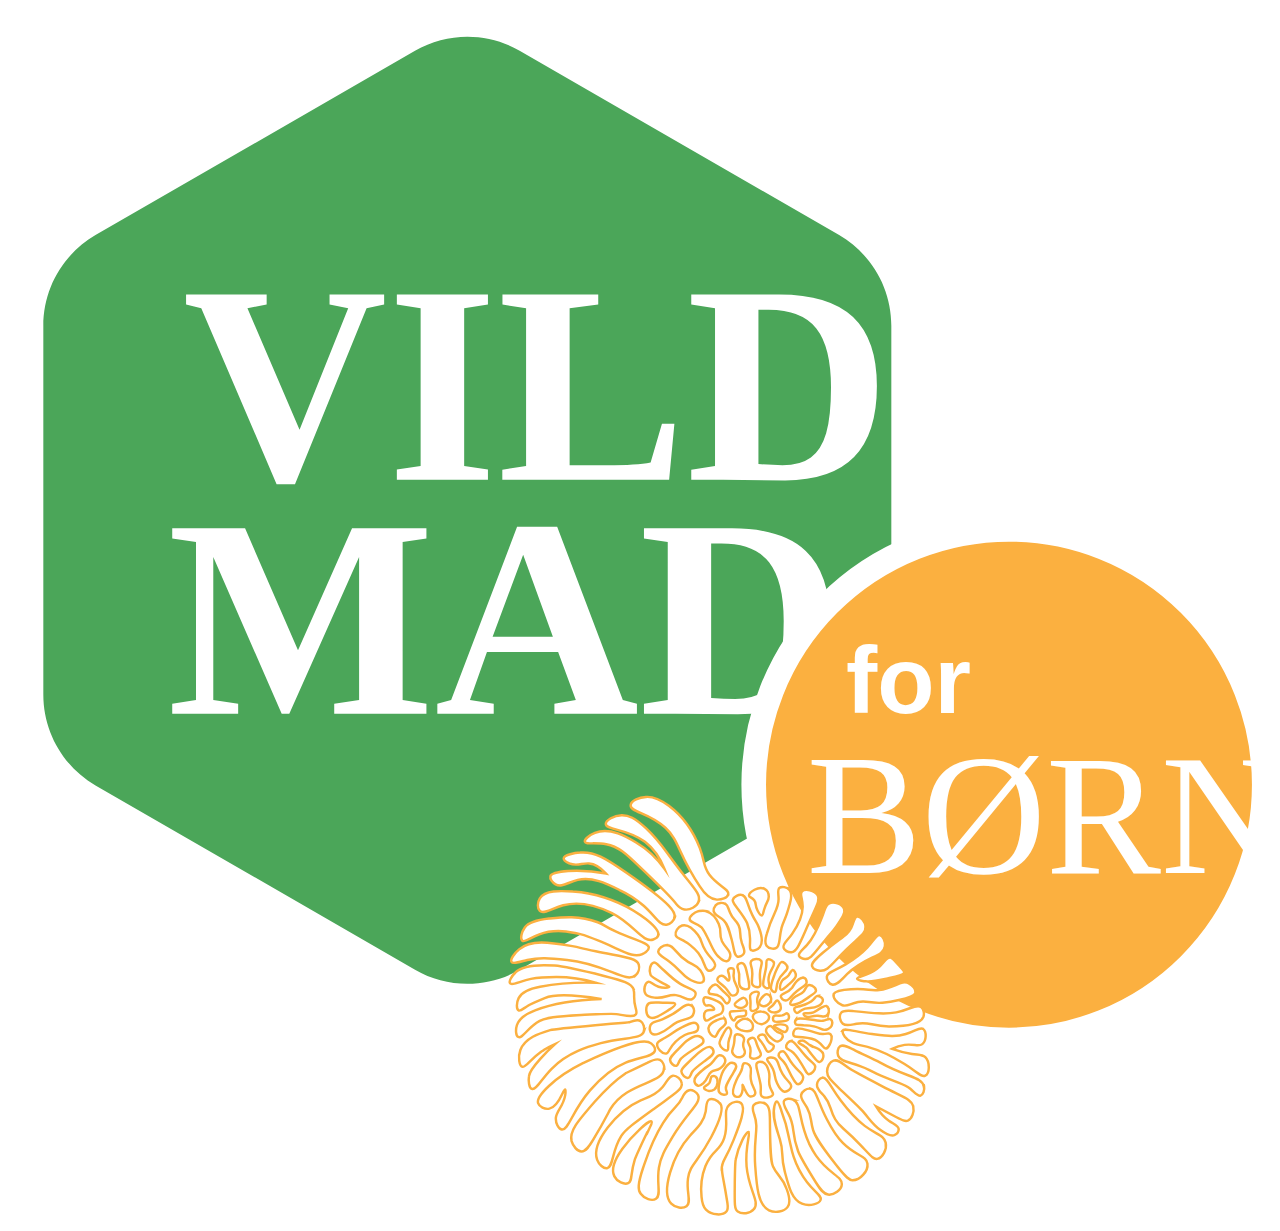
==== html/index.html @ bb9561fd "forside" ====
<!DOCTYPE html>
<html lang="da">

<head>
    <meta charset="UTF-8">
    <meta http-equiv="X-UA-Compatible" content="IE=edge">
    <meta name="viewport" content="width=device-width, initial-scale=1.0">
    <link rel="preconnect" href="https://fonts.googleapis.com">
    <link rel="preconnect" href="https://fonts.gstatic.com" crossorigin>
    <link
        href="https://fonts.googleapis.com/css2?family=Corinthia:wght@700&family=Cutive+Mono&family=Lobster+Two:wght@700&family=Raleway&display=swap"
        rel="stylesheet">
    <title>Forside med logo</title>
    <link rel="stylesheet" href="/css/style.css">
    <link rel="stylesheet" href="/css/layout.css">
</head>

<body class="forside_bg_m_logo">
    <a href="forside.html"><img id="logoani" class="fade_in" src="/billeder/vildmad_b.svg" alt="logo"></a>
</body>

</html>
---- css/style.css ----
* {
  margin: 0;
  padding: 0;
}
body {
  margin: 0;
  display: flex;
  flex-direction: column;
  min-height: 100vh;
}

img {
  width: 100%;
  height: auto;
  display: block;
}
main {
  max-width: 1200px;
  margin: 0 auto;
  flex-grow: 1;
  display: flex;
  flex-wrap: wrap;
}

/*************** FONT *****************/
h1 {
  font-family: "Lobster Two", cursive;
  font-family: "Lobster Two", cursive;
}
h2 {
  font-family: "Raleway", sans-serif;
  font-family: "Raleway", sans-serif;
}

p {
  font-family: "Raleway", sans-serif;
  font-family: "Raleway", sans-serif;
}
a {
  font-family: "Raleway", sans-serif;
  font-family: "Raleway", sans-serif;
}

.overskrift_underside {
  text-align: center;
  font-size: 3rem;
  color: white;
}
@media screen and (min-width: 900px) {
  .overskrift_underside {
    display: none;
  }
}
/*********** HEADER **************/
.banner {
  background: #8bb3e5;
  background: #8bb3e5;
  padding: 0.5rem;
  padding-right: 5rem;
  display: flex;
  flex-wrap: wrap;
  justify-content: space-between;
  align-items: center;
  gap: 20px 20px;
}
@media (max-width: 700px) {
  .banner {
    background: #eec2ae;
    background: #eec2ae;
    padding: 0.5rem;
    padding-right: 5rem;
    display: flex;
    flex-wrap: wrap;
    justify-content: space-between;
    align-items: center;
    gap: 20px 20px;
  }
}
.logo img {
  height: 70px;
  width: auto;
  margin-left: 10%;
  margin-top: 2%;
}

.main-menu ul {
  list-style: none;
  padding: 0;

  display: flex;
  gap: 55px;
}
.main-menu a {
  font-size: 1.3rem;
}

/*********** burgermenu **********/
.toggle-btn {
  background: transparent;
  min-width: 44px;
  min-height: 44px;
  font-size: 1.1rem;
  font-weight: 900;
  padding: 4%;
  cursor: pointer;

  display: none;
}
.toggle-btn:hover {
  scale: 1.2;
}
a {
  color: rgb(255, 255, 255);
  text-decoration: none;
  font-size: 1.2rem;
  font-weight: 900;
}
a:hover {
  color: #fae156;
}

@media (max-width: 700px) {
  .logo img {
    height: 50px;
    width: auto;
    margin-left: 10%;
    margin-top: 2%;
  }
  .toggle-btn {
    display: block;
  }

  .main-menu {
    display: contents;
  }

  .main-menu ul {
    display: none;
  }
  a:hover {
    font-weight: bold;
  }

  .main-menu.shown ul {
    border-top: 1px solid #7e1616;
    padding-top: 1rem;
    display: flex;
    flex: 1 1 100%;
    flex-flow: column;
    align-items: flex-end;
  }
}

footer {
  position: fixed; /* or position: absolute; */
  bottom: 0;
  width: 100%;
  background-color: #ffe0a5;
  color: #000000;
  text-align: center;
  padding: 2px;
}

/************** billeder ************/
@media screen and (min-width: 700px) {
  .efteraar_img {
    background-image: url(/billeder/efterår.webp);
    background-size: cover;
    background-repeat: no-repeat;
  }
  .foraar_img {
    background-image: url(/billeder/forår.webp);
    background-size: cover;
    background-repeat: no-repeat;
  }

  .sommer_img {
    background-image: url(/billeder/sommer.webp);
    background-size: cover;
    background-repeat: no-repeat;
  }
  .vinter_img {
    background-image: url(/billeder/vinter.webp);
    background-size: cover;
    background-repeat: no-repeat;
  }
}
/************** Forside ***************/

/******** MOBIL *****/

.forside_bg {
  background-image: url(/billeder/mobil_bg.png);
  background-size: cover;
  background-repeat: no-repeat;
  min-height: 100vh;
}
.forside a {
  background-color: rgba(255, 255, 255, 0.87);
  padding: 1.5%;
  border-radius: 50%;
  border: solid rgb(255, 255, 255) 5px;
  color: gray;
  font-weight: bolder;
  font-size: 1rem;
  box-shadow: 2px 2px 4px rgba(0, 0, 0, 0.5);
}
.forside a:hover {
  font-size: 1.1rem;
  color: rgb(41, 178, 212);
}
.forside h2 {
  margin-bottom: 2%;
  font-size: 4rem;
  color: rgb(255, 255, 255);
  text-shadow: 2px 2px 4px rgba(0, 0, 0, 0.5);
}

/*** DESKTOP ***/
@media screen and (min-width: 700px) {
  .forside_bg {
    background-image: url(/billeder/sommer.webp);
    background-size: cover;
    background-repeat: no-repeat;
  }

  .forside h2 {
    margin-bottom: 2%;
    font-size: 7rem;
    color: rgb(255, 255, 255);
    text-shadow: 2px 2px 4px rgba(0, 0, 0, 0.5);
  }
  .forside a {
    background-color: rgba(255, 255, 255, 0.87);
    padding: 1.5%;
    border-radius: 50%;
    border: solid white 5px;
    color: gray;
    font-weight: bolder;
    font-size: 2rem;
    margin-bottom: 1%;
    margin-top: 5%;
  }
  .forside a:hover {
    font-size: 2.1rem;
    color: #8bb3e5;
  }
}

/********************** plantesiden ******************/
.plantefoto1 {
  width: 35%;
  height: 35%;
  border-radius: 100%;
  margin-top: 10%;
  margin-left: 30%;
}
.opskriftfoto {
  width: 80%;
  height: 60%;
  border-radius: 40%;
}
#margin_plante {
  max-width: 100%;
  margin: 0;
}

/******** breadcrumbs *********/

.breadcrumbs {
  font-size: 0.8rem;
  list-style-type: none;
  display: flex;
  align-items: flex-start;
  gap: 5px;
}
li {
  display: flex;
  flex-direction: row;
  flex-flow: column;
  text-shadow: 2px 2px 4px rgba(0, 0, 0, 0.5);
}

/********** Bobler ********/

.grid_elements {
  display: grid;
  gap: 50px;
  margin: 50px;
}
#plante_sprite1 img {
  border-radius: 100%;
  width: 100%;
  height: 100%;
}
#plante_sprite2 img {
  border-radius: 100%;
  width: 100%;
  height: 100%;
}
#plante_sprite3 img {
  border-radius: 100%;
  width: 100%;
  height: 100%;
}
#plante_sprite4 img {
  border-radius: 100%;
  width: 100%;
  height: 100%;
}
#plante_sprite5 img {
  border-radius: 100%;
  width: 100%;
  height: 100%;
}
#plante_sprite6 img {
  border-radius: 100%;
  width: 100%;
  height: 100%;
}

.vinter_img {
  background-color: #abc9c1ba;
}
.foraar_img {
  background-color: #c4cfa0d6;
}
.efteraar_img {
  background-color: #e381548a;
}
.sommer_img {
  background-color: #ffeab4;
}

@media screen and (min-width: 900px) {
  #sreen {
    width: 100%;
    aspect-ratio: 16/9;
    position: relative;
  }
  #plante_elemets {
    width: 100%;
    height: 100%;
    position: relative;
    top: 0;
    left: 0;
  }

  #plante_container1 {
    position: absolute;
    width: 7%;
    aspect-ratio: 4/4;
    top: 69%;
    left: 85%;
    transition: transform 0.2s ease-in-out;
  }

  #plante_sprite1 {
    width: 100%;
    height: 100%;
    border-radius: 100%;
    cursor: pointer;
    overflow: hidden;
    position: relative;
  }

  #plante_container1:hover {
    transform: translateY(-10px);
    animation: bounce 0.5s ease infinite;
  }

  @keyframes bounce {
    0%,
    100% {
      transform: translateY(0);
    }
    50% {
      transform: translateY(-20px);
    }
  }

  #plante_container2 {
    position: absolute;
    width: 7%;
    aspect-ratio: 4/4;
    top: 79%;
    left: 70%;
    transition: transform 0.2s ease-in-out;
  }
  #plante_sprite2 {
    width: 100%;
    height: 100%;
    border-radius: 100%;
    cursor: pointer;
    overflow: hidden;
    position: relative;
  }

  #plante_sprite2 img {
    border-radius: 100%;
    width: 100%;
    height: 100%;
  }

  #plante_container2:hover {
    transform: translateY(-10px);
    animation: bounce 0.5s ease infinite;
  }

  @keyframes bounce {
    0%,
    100% {
      transform: translateY(0);
    }
    50% {
      transform: translateY(-20px);
    }
  }

  #plante_container3 {
    position: absolute;
    width: 7%;
    aspect-ratio: 4/4;
    top: 69%;
    left: 50%;
    transition: transform 0.2s ease-in-out;
  }
  #plante_sprite3 {
    width: 100%;
    height: 100%;
    border-radius: 100%;
    cursor: pointer;
    overflow: hidden;
    position: relative;
  }

  #plante_sprite3 img {
    border-radius: 100%;
    width: 100%;
    height: 100%;
  }

  #plante_container3:hover {
    transform: translateY(-10px);
    animation: bounce 0.5s ease infinite;
  }

  @keyframes bounce {
    0%,
    100% {
      transform: translateY(0);
    }
    50% {
      transform: translateY(-20px);
    }
  }

  #plante_container4 {
    position: absolute;
    width: 7%;
    aspect-ratio: 4/4;
    top: 79%;
    left: 30%;
    transition: transform 0.2s ease-in-out;
  }

  #plante_sprite4 {
    width: 100%;
    height: 100%;
    border-radius: 100%;
    cursor: pointer;
    overflow: hidden;
    position: relative;
  }

  #plante_container4:hover {
    transform: translateY(-10px);
    animation: bounce 0.5s ease infinite;
  }

  @keyframes bounce {
    0%,
    100% {
      transform: translateY(0);
    }
    50% {
      transform: translateY(-20px);
    }
  }

  #plante_container5 {
    position: absolute;
    width: 7%;
    aspect-ratio: 4/4;
    top: 64%;
    left: 20%;
    transition: transform 0.2s ease-in-out;
  }

  #plante_sprite5 {
    width: 100%;
    height: 100%;
    border-radius: 100%;
    cursor: pointer;
    overflow: hidden;
    position: relative;
  }

  #plante_container5:hover {
    transform: translateY(-10px);
    animation: bounce 0.5s ease infinite;
  }

  @keyframes bounce {
    0%,
    100% {
      transform: translateY(0);
    }
    50% {
      transform: translateY(-20px);
    }
  }

  #plante_container6 {
    position: absolute;
    width: 7%;
    aspect-ratio: 4/4;
    top: 79%;
    left: 5%;
    transition: transform 0.2s ease-in-out;
  }

  #plante_sprite6 {
    width: 100%;
    height: 100%;
    border-radius: 100%;
    cursor: pointer;
    overflow: hidden;
    position: relative;
  }

  #plante_container6:hover {
    transform: translateY(-10px);
    animation: bounce 0.5s ease infinite;
  }

  @keyframes bounce {
    0%,
    100% {
      transform: translateY(0);
    }
    50% {
      transform: translateY(-20px);
    }
  }

  /*************** SÆSON *******************/
  /********* MOBIL ***********/

  #margin_season {
    max-width: 100%;
    margin: 0;
  }
  #margin_season h2 {
    min-width: 200px;
    text-align: center;
  }
  .season_efteraar {
    background-color: #e38154a8;
    display: grid;
    flex-grow: 1;
    place-items: center;
  }
  .season_vinter {
    background-color: #abc9c1a8;
    display: grid;
    flex-grow: 1;
    place-items: center;
  }
  .season_foraar {
    background-color: #c4cfa0a8;
    display: grid;
    flex-grow: 1;
    place-items: center;
  }
  .season_sommer {
    background-color: #ffeab4a8;
    display: grid;
    flex-grow: 1;
    place-items: center;
  }

  /*********** DESKTOP ***************/
  @media (min-width: 700px) {
    #margin_season {
      max-width: 100%;
      margin: 0;
    }
    .season_efteraar {
      background-color: #e38154a8;
      display: grid;
      flex-grow: 1;
      place-items: center;
    }
    .season_vinter {
      background-color: #abc9c1a8;
      display: grid;
      flex-grow: 1;
      place-items: center;
    }
    .season_foraar {
      background-color: #c4cfa0a8;
      display: grid;
      flex-grow: 1;
      place-items: center;
    }
    .season_sommer {
      background-color: #ffeab4a8;
      display: grid;
      flex-grow: 1;
      place-items: center;
    }
  }
}
---- css/layout.css ----
.grid_forside {
  display: grid;
  grid-template-columns: repeat(1, 1fr);
}

.forside {
  margin-top: 45%;
  margin-bottom: 20%;
  grid-column: 1;
  grid-row: 2;
  text-align: center;
}

.grid_season {
  display: grid;
  grid-template-columns: repeat(1, 1fr);
  gap: 20px;
}

@media (min-width: 700px) {
  .grid_forside {
    display: grid;
    grid-template-columns: 1fr;
  }
  .forside {
    margin-top: 13%;
    margin-bottom: 30%;
    grid-column: 1;
    grid-row: 2;
    text-align: center;
  }
}
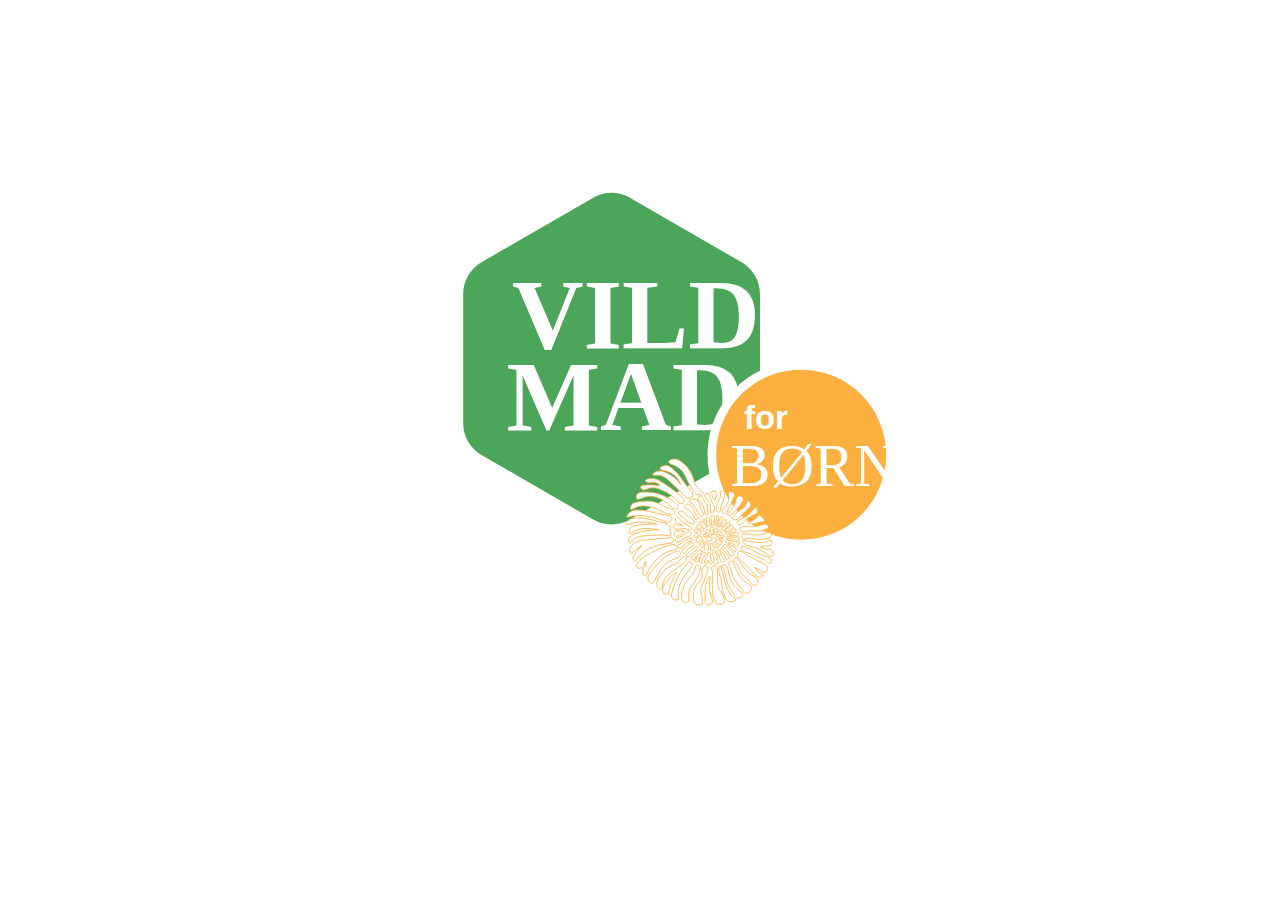
==== commit bb49e110: "o" ====
--- a/html/index.html
+++ b/html/index.html
@@ -2,21 +2,21 @@
 <html lang="da">
 
 <head>
-    <meta charset="UTF-8">
-    <meta http-equiv="X-UA-Compatible" content="IE=edge">
-    <meta name="viewport" content="width=device-width, initial-scale=1.0">
-    <link rel="preconnect" href="https://fonts.googleapis.com">
-    <link rel="preconnect" href="https://fonts.gstatic.com" crossorigin>
-    <link
-        href="https://fonts.googleapis.com/css2?family=Corinthia:wght@700&family=Cutive+Mono&family=Lobster+Two:wght@700&family=Raleway&display=swap"
-        rel="stylesheet">
-    <title>Forside med logo</title>
-    <link rel="stylesheet" href="/css/style.css">
-    <link rel="stylesheet" href="/css/layout.css">
+  <meta charset="UTF-8">
+  <meta http-equiv="X-UA-Compatible" content="IE=edge">
+  <meta name="viewport" content="width=device-width, initial-scale=1.0">
+  <link rel="preconnect" href="https://fonts.googleapis.com">
+  <link rel="preconnect" href="https://fonts.gstatic.com" crossorigins>
+  <link
+    href="https://fonts.googleapis.com/css2?family=Corinthia:wght@700&family=Cutive+Mono&family=Lobster+Two:wght@700&family=Raleway&display=swap"
+    rel="stylesheet">
+  <title>Forside med logo</title>
+  <link rel="stylesheet" href="/css/style.css">
+  <link rel="stylesheet" href="/css/layout.css">
 </head>
 
 <body class="forside_bg_m_logo">
-    <a href="forside.html"><img id="logoani" class="fade_in" src="/billeder/vildmad_b.svg" alt="logo"></a>
+  <a href="forside.html"><img id="logoani" class="fade_in" src="/billeder/vildmad_b.svg" alt="logo"></a>
 </body>
 
 </html>--- a/css/style.css
+++ b/css/style.css
@@ -1,7 +1,7 @@
-* {
+/* * {
   margin: 0;
   padding: 0;
-}
+} */
 body {
   margin: 0;
   display: flex;
@@ -265,6 +265,25 @@
   margin: 0;
 }
 
+.plantesidenbody {
+  background-color: #ffe0a5;
+}
+.opskrift_grid {
+  display: grid;
+  grid-template-columns: 1fr 1fr 1fr;
+  gap: 3rem;
+  background-image: url("/billeder/planteside_baggrund.webp");
+  background-repeat: no-repeat;
+}
+.plantetekst {
+  margin: 15%;
+}
+.h1planteside {
+  margin-left: 35%;
+  margin-top: -15%;
+  margin-bottom: 5%;
+}
+
 /******** breadcrumbs *********/
 
 .breadcrumbs {
@@ -331,7 +350,20 @@
 .sommer_img {
   background-color: #ffeab4;
 }
-
+@media screen and (min-width: 700px) {
+  .vinter_img {
+    background-color: white;
+  }
+  .foraar_img {
+    background-color: white;
+  }
+  .efteraar_img {
+    background-color: white;
+  }
+  .sommer_img {
+    background-color: white;
+  }
+}
 @media screen and (min-width: 900px) {
   #sreen {
     width: 100%;
@@ -368,202 +400,234 @@
     transform: translateY(-10px);
     animation: bounce 0.5s ease infinite;
   }
-
-  @keyframes bounce {
-    0%,
-    100% {
-      transform: translateY(0);
-    }
-    50% {
-      transform: translateY(-20px);
-    }
-  }
-
-  #plante_container2 {
-    position: absolute;
-    width: 7%;
-    aspect-ratio: 4/4;
-    top: 79%;
-    left: 70%;
-    transition: transform 0.2s ease-in-out;
-  }
-  #plante_sprite2 {
-    width: 100%;
-    height: 100%;
-    border-radius: 100%;
-    cursor: pointer;
-    overflow: hidden;
-    position: relative;
-  }
-
-  #plante_sprite2 img {
-    border-radius: 100%;
-    width: 100%;
-    height: 100%;
-  }
-
-  #plante_container2:hover {
-    transform: translateY(-10px);
-    animation: bounce 0.5s ease infinite;
-  }
-
-  @keyframes bounce {
-    0%,
-    100% {
-      transform: translateY(0);
-    }
-    50% {
-      transform: translateY(-20px);
-    }
-  }
-
-  #plante_container3 {
-    position: absolute;
-    width: 7%;
-    aspect-ratio: 4/4;
-    top: 69%;
-    left: 50%;
-    transition: transform 0.2s ease-in-out;
-  }
-  #plante_sprite3 {
-    width: 100%;
-    height: 100%;
-    border-radius: 100%;
-    cursor: pointer;
-    overflow: hidden;
-    position: relative;
-  }
-
-  #plante_sprite3 img {
-    border-radius: 100%;
-    width: 100%;
-    height: 100%;
-  }
-
-  #plante_container3:hover {
-    transform: translateY(-10px);
-    animation: bounce 0.5s ease infinite;
-  }
-
-  @keyframes bounce {
-    0%,
-    100% {
-      transform: translateY(0);
-    }
-    50% {
-      transform: translateY(-20px);
-    }
-  }
-
-  #plante_container4 {
-    position: absolute;
-    width: 7%;
-    aspect-ratio: 4/4;
-    top: 79%;
-    left: 30%;
-    transition: transform 0.2s ease-in-out;
-  }
-
-  #plante_sprite4 {
-    width: 100%;
-    height: 100%;
-    border-radius: 100%;
-    cursor: pointer;
-    overflow: hidden;
-    position: relative;
-  }
-
-  #plante_container4:hover {
-    transform: translateY(-10px);
-    animation: bounce 0.5s ease infinite;
-  }
-
-  @keyframes bounce {
-    0%,
-    100% {
-      transform: translateY(0);
-    }
-    50% {
-      transform: translateY(-20px);
-    }
-  }
-
-  #plante_container5 {
-    position: absolute;
-    width: 7%;
-    aspect-ratio: 4/4;
-    top: 64%;
-    left: 20%;
-    transition: transform 0.2s ease-in-out;
-  }
-
-  #plante_sprite5 {
-    width: 100%;
-    height: 100%;
-    border-radius: 100%;
-    cursor: pointer;
-    overflow: hidden;
-    position: relative;
-  }
-
-  #plante_container5:hover {
-    transform: translateY(-10px);
-    animation: bounce 0.5s ease infinite;
-  }
-
-  @keyframes bounce {
-    0%,
-    100% {
-      transform: translateY(0);
-    }
-    50% {
-      transform: translateY(-20px);
-    }
-  }
-
-  #plante_container6 {
-    position: absolute;
-    width: 7%;
-    aspect-ratio: 4/4;
-    top: 79%;
-    left: 5%;
-    transition: transform 0.2s ease-in-out;
-  }
-
-  #plante_sprite6 {
-    width: 100%;
-    height: 100%;
-    border-radius: 100%;
-    cursor: pointer;
-    overflow: hidden;
-    position: relative;
-  }
-
-  #plante_container6:hover {
-    transform: translateY(-10px);
-    animation: bounce 0.5s ease infinite;
-  }
-
-  @keyframes bounce {
-    0%,
-    100% {
-      transform: translateY(0);
-    }
-    50% {
-      transform: translateY(-20px);
-    }
-  }
-
-  /*************** SÆSON *******************/
-  /********* MOBIL ***********/
-
+}
+
+@keyframes bounce {
+  0%,
+  100% {
+    transform: translateY(0);
+  }
+  50% {
+    transform: translateY(-20px);
+  }
+}
+
+#plante_container2 {
+  position: absolute;
+  width: 7%;
+  aspect-ratio: 4/4;
+  top: 79%;
+  left: 70%;
+  transition: transform 0.2s ease-in-out;
+}
+#plante_sprite2 {
+  width: 100%;
+  height: 100%;
+  border-radius: 100%;
+  cursor: pointer;
+  overflow: hidden;
+  position: relative;
+}
+
+#plante_sprite2 img {
+  border-radius: 100%;
+  width: 100%;
+  height: 100%;
+}
+
+#plante_container2:hover {
+  transform: translateY(-10px);
+  animation: bounce 0.5s ease infinite;
+}
+
+@keyframes bounce {
+  0%,
+  100% {
+    transform: translateY(0);
+  }
+  50% {
+    transform: translateY(-20px);
+  }
+}
+
+#plante_container3 {
+  position: absolute;
+  width: 7%;
+  aspect-ratio: 4/4;
+  top: 69%;
+  left: 50%;
+  transition: transform 0.2s ease-in-out;
+}
+#plante_sprite3 {
+  width: 100%;
+  height: 100%;
+  border-radius: 100%;
+  cursor: pointer;
+  overflow: hidden;
+  position: relative;
+}
+
+#plante_sprite3 img {
+  border-radius: 100%;
+  width: 100%;
+  height: 100%;
+}
+
+#plante_container3:hover {
+  transform: translateY(-10px);
+  animation: bounce 0.5s ease infinite;
+}
+
+@keyframes bounce {
+  0%,
+  100% {
+    transform: translateY(0);
+  }
+  50% {
+    transform: translateY(-20px);
+  }
+}
+
+#plante_container4 {
+  position: absolute;
+  width: 7%;
+  aspect-ratio: 4/4;
+  top: 79%;
+  left: 30%;
+  transition: transform 0.2s ease-in-out;
+}
+
+#plante_sprite4 {
+  width: 100%;
+  height: 100%;
+  border-radius: 100%;
+  cursor: pointer;
+  overflow: hidden;
+  position: relative;
+}
+
+#plante_container4:hover {
+  transform: translateY(-10px);
+  animation: bounce 0.5s ease infinite;
+}
+
+@keyframes bounce {
+  0%,
+  100% {
+    transform: translateY(0);
+  }
+  50% {
+    transform: translateY(-20px);
+  }
+}
+
+#plante_container5 {
+  position: absolute;
+  width: 7%;
+  aspect-ratio: 4/4;
+  top: 64%;
+  left: 20%;
+  transition: transform 0.2s ease-in-out;
+}
+
+#plante_sprite5 {
+  width: 100%;
+  height: 100%;
+  border-radius: 100%;
+  cursor: pointer;
+  overflow: hidden;
+  position: relative;
+}
+
+#plante_container5:hover {
+  transform: translateY(-10px);
+  animation: bounce 0.5s ease infinite;
+}
+
+@keyframes bounce {
+  0%,
+  100% {
+    transform: translateY(0);
+  }
+  50% {
+    transform: translateY(-20px);
+  }
+}
+
+#plante_container6 {
+  position: absolute;
+  width: 7%;
+  aspect-ratio: 4/4;
+  top: 79%;
+  left: 5%;
+  transition: transform 0.2s ease-in-out;
+}
+
+#plante_sprite6 {
+  width: 100%;
+  height: 100%;
+  border-radius: 100%;
+  cursor: pointer;
+  overflow: hidden;
+  position: relative;
+}
+
+#plante_container6:hover {
+  transform: translateY(-10px);
+  animation: bounce 0.5s ease infinite;
+}
+
+@keyframes bounce {
+  0%,
+  100% {
+    transform: translateY(0);
+  }
+  50% {
+    transform: translateY(-20px);
+  }
+}
+
+/*************** SÆSON *******************/
+/********* MOBIL ***********/
+
+#margin_season {
+  max-width: 100%;
+  margin: 0;
+}
+#margin_season h2 {
+  min-width: 200px;
+  text-align: center;
+}
+.season_efteraar {
+  background-color: #e38154a8;
+  display: grid;
+  flex-grow: 1;
+  place-items: center;
+}
+.season_vinter {
+  background-color: #abc9c1a8;
+  display: grid;
+  flex-grow: 1;
+  place-items: center;
+}
+.season_foraar {
+  background-color: #c4cfa0a8;
+  display: grid;
+  flex-grow: 1;
+  place-items: center;
+}
+.season_sommer {
+  background-color: #ffeab4a8;
+  display: grid;
+  flex-grow: 1;
+  place-items: center;
+}
+
+/*********** DESKTOP ***************/
+@media (min-width: 700px) {
   #margin_season {
     max-width: 100%;
     margin: 0;
-  }
-  #margin_season h2 {
-    min-width: 200px;
-    text-align: center;
   }
   .season_efteraar {
     background-color: #e38154a8;
@@ -589,36 +653,37 @@
     flex-grow: 1;
     place-items: center;
   }
-
-  /*********** DESKTOP ***************/
-  @media (min-width: 700px) {
-    #margin_season {
-      max-width: 100%;
-      margin: 0;
-    }
-    .season_efteraar {
-      background-color: #e38154a8;
-      display: grid;
-      flex-grow: 1;
-      place-items: center;
-    }
-    .season_vinter {
-      background-color: #abc9c1a8;
-      display: grid;
-      flex-grow: 1;
-      place-items: center;
-    }
-    .season_foraar {
-      background-color: #c4cfa0a8;
-      display: grid;
-      flex-grow: 1;
-      place-items: center;
-    }
-    .season_sommer {
-      background-color: #ffeab4a8;
-      display: grid;
-      flex-grow: 1;
-      place-items: center;
-    }
-  }
-}
+}
+/********** logo på forsiden ***********/
+#logoani {
+  width: 35%;
+  position: absolute;
+  top: 20%;
+  left: 35%;
+}
+
+.fade_in {
+  animation-name: fade_in_kf;
+  animation-duration: 1.5s;
+  animation-iteration-count: 1;
+  animation-fill-mode: forwards;
+  animation-timing-function: linear;
+}
+@keyframes fade_in_kf {
+  from {
+    opacity: 0;
+  }
+  to {
+    opacity: 1;
+  }
+}
+.vildmad_logo {
+  width: 5%;
+  margin-left: 3%;
+  margin-right: 3%;
+}
+.grid_footer {
+  display: flex;
+  flex-direction: row;
+  justify-content: center;
+}
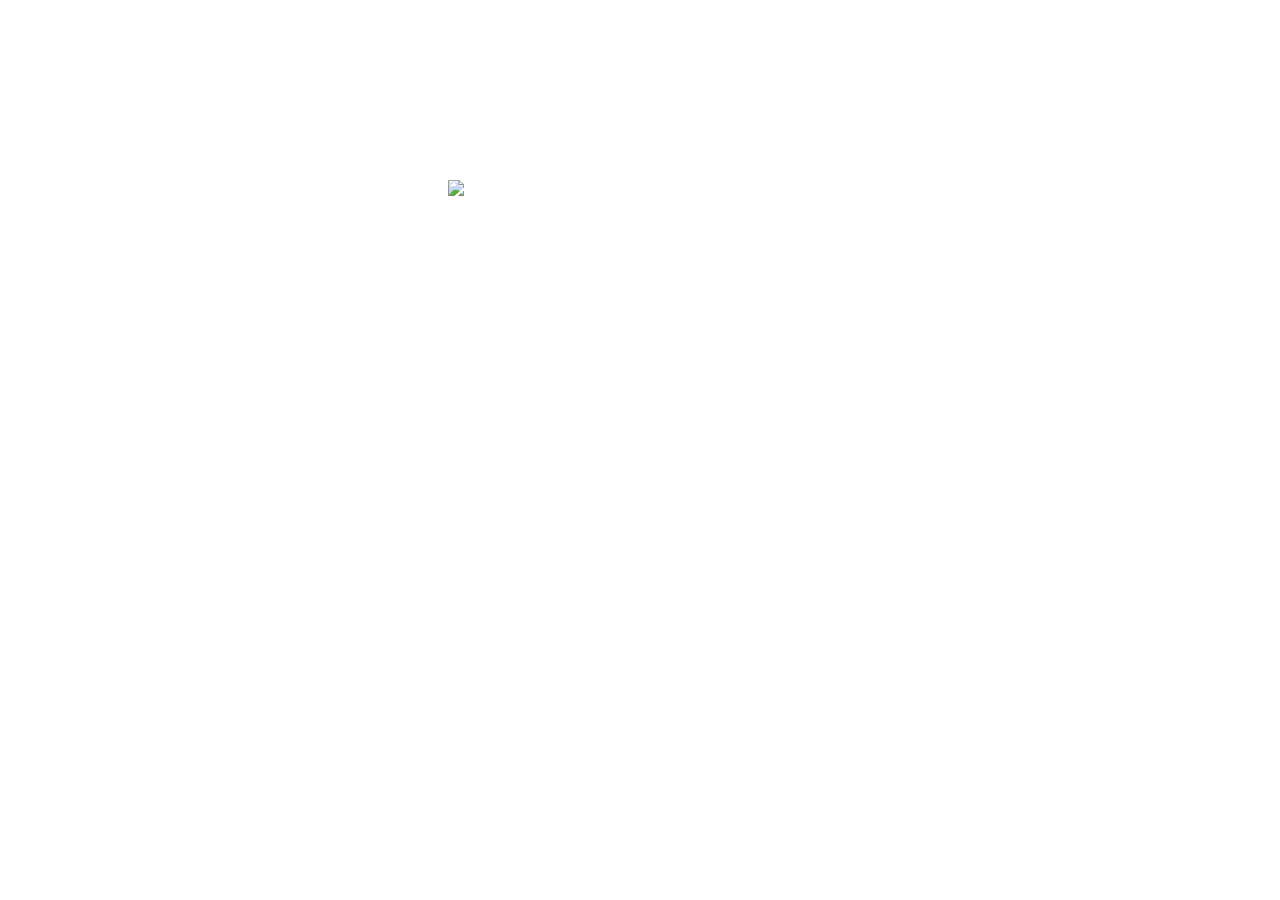
==== commit 4ac94766: "billede" ====
--- a/html/index.html
+++ b/html/index.html
@@ -2,21 +2,21 @@
 <html lang="da">
 
 <head>
-  <meta charset="UTF-8">
-  <meta http-equiv="X-UA-Compatible" content="IE=edge">
-  <meta name="viewport" content="width=device-width, initial-scale=1.0">
-  <link rel="preconnect" href="https://fonts.googleapis.com">
-  <link rel="preconnect" href="https://fonts.gstatic.com" crossorigins>
-  <link
-    href="https://fonts.googleapis.com/css2?family=Corinthia:wght@700&family=Cutive+Mono&family=Lobster+Two:wght@700&family=Raleway&display=swap"
-    rel="stylesheet">
-  <title>Forside med logo</title>
-  <link rel="stylesheet" href="/css/style.css">
-  <link rel="stylesheet" href="/css/layout.css">
+    <meta charset="UTF-8">
+    <meta http-equiv="X-UA-Compatible" content="IE=edge">
+    <meta name="viewport" content="width=device-width, initial-scale=1.0">
+    <link rel="preconnect" href="https://fonts.googleapis.com">
+    <link rel="preconnect" href="https://fonts.gstatic.com" crossorigin>
+    <link
+        href="https://fonts.googleapis.com/css2?family=Corinthia:wght@700&family=Cutive+Mono&family=Lobster+Two:wght@700&family=Raleway&display=swap"
+        rel="stylesheet">
+    <title>Forside med logo</title>
+    <link rel="stylesheet" href="/css/style.css">
+    <link rel="stylesheet" href="/css/layout.css">
 </head>
 
 <body class="forside_bg_m_logo">
-  <a href="forside.html"><img id="logoani" class="fade_in" src="/billeder/vildmad_b.svg" alt="logo"></a>
+    <a href="forside.html"><img id="logoani" class="fade_in" src="/billeder/Artboard 2.svg" alt="logo"></a>
 </body>
 
 </html>--- a/css/style.css
+++ b/css/style.css
@@ -249,8 +249,8 @@
 
 /********************** plantesiden ******************/
 .plantefoto1 {
-  width: 35%;
-  height: 35%;
+  width: 57%;
+  height: 51%;
   border-radius: 100%;
   margin-top: 10%;
   margin-left: 30%;
--- a/css/layout.css
+++ b/css/layout.css
@@ -29,4 +29,10 @@
     grid-row: 2;
     text-align: center;
   }
+  .grid_planteside {
+    display: grid;
+    grid-template-columns: 1fr 1fr;
+    padding-right: 71px;
+    padding-top: 5%;
+  }
 }
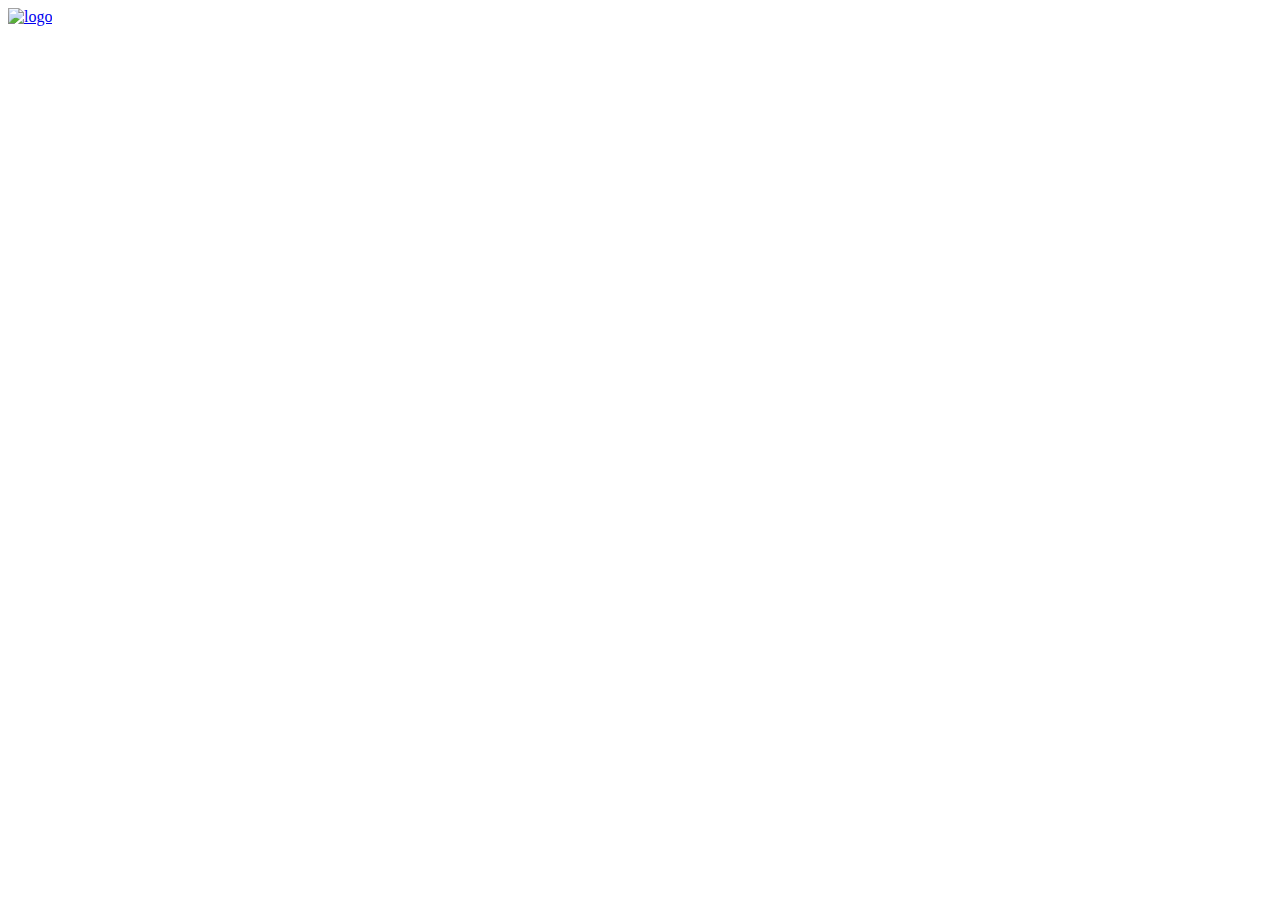
==== commit 65a624f7: "ready for filezilla" ====
--- a/html/index.html
+++ b/html/index.html
@@ -11,12 +11,12 @@
         href="https://fonts.googleapis.com/css2?family=Corinthia:wght@700&family=Cutive+Mono&family=Lobster+Two:wght@700&family=Raleway&display=swap"
         rel="stylesheet">
     <title>Forside med logo</title>
-    <link rel="stylesheet" href="/css/style.css">
-    <link rel="stylesheet" href="/css/layout.css">
+    <link rel="stylesheet" href="css/style.css">
+    <link rel="stylesheet" href="css/layout.css">
 </head>
 
 <body class="forside_bg_m_logo">
-    <a href="forside.html"><img id="logoani" class="fade_in" src="/billeder/Artboard 2.svg" alt="logo"></a>
+    <a href="forside.html"><img id="logoani" class="fade_in" src="billeder/Artboard 2.svg" alt="logo"></a>
 </body>
 
 </html>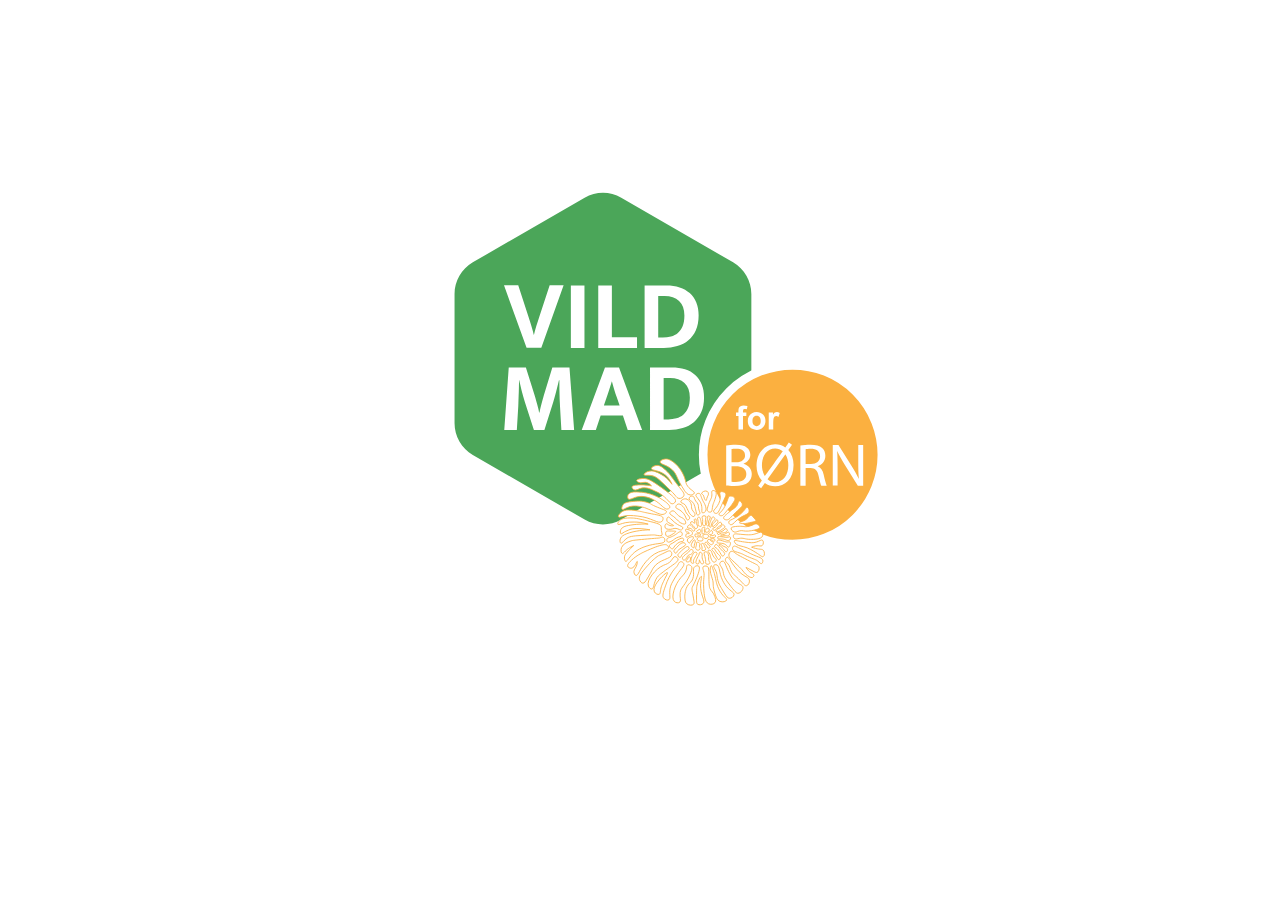
==== commit 09f6ea1c: "filezilla" ====
--- a/html/index.html
+++ b/html/index.html
@@ -11,12 +11,12 @@
         href="https://fonts.googleapis.com/css2?family=Corinthia:wght@700&family=Cutive+Mono&family=Lobster+Two:wght@700&family=Raleway&display=swap"
         rel="stylesheet">
     <title>Forside med logo</title>
-    <link rel="stylesheet" href="css/style.css">
-    <link rel="stylesheet" href="css/layout.css">
+    <link rel="stylesheet" href="../css/style.css">
+    <link rel="stylesheet" href="../css/layout.css">
 </head>
 
 <body class="forside_bg_m_logo">
-    <a href="forside.html"><img id="logoani" class="fade_in" src="billeder/Artboard 2.svg" alt="logo"></a>
+    <a href="forside.html"><img id="logoani" class="fade_in" src="../billeder/Artboard 2.svg" alt="logo"></a>
 </body>
 
 </html>--- a/css/style.css
+++ b/css/style.css
@@ -0,0 +1,691 @@
+/* * {
+  margin: 0;
+  padding: 0;
+} */
+body {
+  margin: 0;
+  display: flex;
+  flex-direction: column;
+  min-height: 100vh;
+}
+
+img {
+  width: 100%;
+  height: auto;
+  display: block;
+}
+main {
+  max-width: 1200px;
+  margin: 0 auto;
+  flex-grow: 1;
+  display: flex;
+  flex-wrap: wrap;
+}
+
+/*************** FONT *****************/
+h1 {
+  font-family: "Lobster Two", cursive;
+  font-family: "Lobster Two", cursive;
+}
+h2 {
+  font-family: "Raleway", sans-serif;
+  font-family: "Raleway", sans-serif;
+}
+
+p {
+  font-family: "Raleway", sans-serif;
+  font-family: "Raleway", sans-serif;
+}
+a {
+  font-family: "Raleway", sans-serif;
+  font-family: "Raleway", sans-serif;
+}
+
+.overskrift_underside {
+  text-align: center;
+  font-size: 3rem;
+  color: white;
+}
+@media screen and (min-width: 900px) {
+  .overskrift_underside {
+    display: none;
+  }
+}
+/*********** HEADER **************/
+.banner {
+  background: #8bb3e5;
+  background: #8bb3e5;
+  padding: 0.5rem;
+  padding-right: 5rem;
+  display: flex;
+  flex-wrap: wrap;
+  justify-content: space-between;
+  align-items: center;
+  gap: 20px 20px;
+}
+@media (max-width: 700px) {
+  .banner {
+    background: #eec2ae;
+    background: #eec2ae;
+    padding: 0.5rem;
+    padding-right: 5rem;
+    display: flex;
+    flex-wrap: wrap;
+    justify-content: space-between;
+    align-items: center;
+    gap: 20px 20px;
+  }
+}
+.logo img {
+  height: 70px;
+  width: auto;
+  margin-left: 10%;
+  margin-top: 2%;
+}
+
+.main-menu ul {
+  list-style: none;
+  padding: 0;
+
+  display: flex;
+  gap: 55px;
+}
+.main-menu a {
+  font-size: 1.3rem;
+}
+
+/*********** burgermenu **********/
+.toggle-btn {
+  background: transparent;
+  min-width: 44px;
+  min-height: 44px;
+  font-size: 1.1rem;
+  font-weight: 900;
+  padding: 4%;
+  cursor: pointer;
+
+  display: none;
+}
+.toggle-btn:hover {
+  scale: 1.2;
+}
+a {
+  color: rgb(255, 255, 255);
+  text-decoration: none;
+  font-size: 1.2rem;
+  font-weight: 900;
+}
+a:hover {
+  color: #fae156;
+}
+
+@media (max-width: 700px) {
+  .logo img {
+    height: 50px;
+    width: auto;
+    margin-left: 10%;
+    margin-top: 2%;
+  }
+  .toggle-btn {
+    display: block;
+  }
+
+  .main-menu {
+    display: contents;
+  }
+
+  .main-menu ul {
+    display: none;
+  }
+  a:hover {
+    font-weight: bold;
+  }
+
+  .main-menu.shown ul {
+    border-top: 1px solid #7e1616;
+    padding-top: 1rem;
+    display: flex;
+    flex: 1 1 100%;
+    flex-flow: column;
+    align-items: flex-end;
+  }
+}
+
+footer {
+  position: fixed; /* or position: absolute; */
+  bottom: 0;
+  width: 100%;
+  background-color: #ffe0a5;
+  color: #000000;
+  text-align: center;
+  padding: 2px;
+}
+
+/************** billeder ************/
+@media screen and (min-width: 700px) {
+  .efteraar_img {
+    background-image: url(../billeder/efterår.webp);
+    background-size: cover;
+    background-repeat: no-repeat;
+  }
+  .foraar_img {
+    background-image: url(../billeder/forår.webp);
+    background-size: cover;
+    background-repeat: no-repeat;
+  }
+
+  .sommer_img {
+    background-image: url(../billeder/sommer.webp);
+    background-size: cover;
+    background-repeat: no-repeat;
+  }
+  .vinter_img {
+    background-image: url(../billeder/vinter.webp);
+    background-size: cover;
+    background-repeat: no-repeat;
+  }
+}
+/************** Forside ***************/
+
+/******** MOBIL *****/
+
+.forside_bg {
+  background-image: url(../billeder/mobil_bg.png);
+  background-size: cover;
+  background-repeat: no-repeat;
+  min-height: 100vh;
+}
+.forside a {
+  background-color: rgba(255, 255, 255, 0.87);
+  padding: 1.5%;
+  border-radius: 50%;
+  border: solid rgb(255, 255, 255) 5px;
+  color: gray;
+  font-weight: bolder;
+  font-size: 1rem;
+  box-shadow: 2px 2px 4px rgba(0, 0, 0, 0.5);
+}
+.forside a:hover {
+  font-size: 1.1rem;
+  color: rgb(41, 178, 212);
+}
+.forside h2 {
+  margin-bottom: 2%;
+  font-size: 4rem;
+  color: rgb(255, 255, 255);
+  text-shadow: 2px 2px 4px rgba(0, 0, 0, 0.5);
+}
+
+/*** DESKTOP ***/
+@media screen and (min-width: 700px) {
+  .forside_bg {
+    background-image: url(../billeder/sommer.webp);
+    background-size: cover;
+    background-repeat: no-repeat;
+  }
+
+  .forside h2 {
+    margin-bottom: 2%;
+    font-size: 7rem;
+    color: rgb(255, 255, 255);
+    text-shadow: 2px 2px 4px rgba(0, 0, 0, 0.5);
+  }
+  .forside a {
+    background-color: rgba(255, 255, 255, 0.87);
+    padding: 1.5%;
+    border-radius: 50%;
+    border: solid white 5px;
+    color: gray;
+    font-weight: bolder;
+    font-size: 2rem;
+    margin-bottom: 1%;
+    margin-top: 5%;
+  }
+  .forside a:hover {
+    font-size: 2.1rem;
+    color: #8bb3e5;
+  }
+}
+
+/********************** plantesiden ******************/
+.plantefoto1 {
+  width: 57%;
+  height: 51%;
+  border-radius: 100%;
+  margin-top: 10%;
+  margin-left: 30%;
+}
+.opskriftfoto {
+  width: 80%;
+  height: 60%;
+  border-radius: 40%;
+}
+#margin_plante {
+  max-width: 100%;
+  margin: 0;
+}
+
+.plantesidenbody {
+  background-color: #ffe0a5;
+}
+.opskrift_grid {
+  display: grid;
+  grid-template-columns: 1fr 1fr 1fr;
+  gap: 3rem;
+  background-image: url("../billeder/planteside_baggrund.webp");
+  background-repeat: no-repeat;
+}
+.plantetekst {
+  margin: 15%;
+}
+.h1planteside {
+  margin-left: 35%;
+  margin-top: -15%;
+  margin-bottom: 5%;
+}
+
+/******** breadcrumbs *********/
+
+.breadcrumbs {
+  font-size: 0.8rem;
+  list-style-type: none;
+  display: flex;
+  align-items: flex-start;
+  gap: 5px;
+}
+li {
+  display: flex;
+  flex-direction: row;
+  flex-flow: column;
+  text-shadow: 2px 2px 4px rgba(0, 0, 0, 0.5);
+}
+
+/********** Bobler ********/
+
+.grid_elements {
+  display: grid;
+  grid-template-columns: 1fr;
+  gap: 50px;
+  margin: 50px;
+}
+#plante_sprite1 img {
+  border-radius: 100%;
+  width: 100%;
+  height: 100%;
+}
+#plante_sprite2 img {
+  border-radius: 100%;
+  width: 100%;
+  height: 100%;
+}
+#plante_sprite3 img {
+  border-radius: 100%;
+  width: 100%;
+  height: 100%;
+}
+#plante_sprite4 img {
+  border-radius: 100%;
+  width: 100%;
+  height: 100%;
+}
+#plante_sprite5 img {
+  border-radius: 100%;
+  width: 100%;
+  height: 100%;
+}
+#plante_sprite6 img {
+  border-radius: 100%;
+  width: 100%;
+  height: 100%;
+}
+
+.vinter_img {
+  background-color: #abc9c1ba;
+}
+.foraar_img {
+  background-color: #c4cfa0d6;
+}
+.efteraar_img {
+  background-color: #e381548a;
+}
+.sommer_img {
+  background-color: #ffeab4;
+}
+@media screen and (min-width: 700px) {
+  .vinter_img {
+    background-color: white;
+  }
+  .foraar_img {
+    background-color: white;
+  }
+  .efteraar_img {
+    background-color: white;
+  }
+  .sommer_img {
+    background-color: white;
+  }
+}
+@media screen and (min-width: 900px) {
+   #sreen {
+    width: 100%;
+    aspect-ratio: 16/9;
+    position: relative;
+  }
+  #plante_elemets {
+    width: 100%;
+    height: 100%;
+    position: relative;
+    top: 0;
+    left: 0;
+  } 
+
+  .plante_container1 {
+    transition: transform 0.2s ease-in-out;
+  }
+
+  .plante_sprite1 {
+    width: 90%;
+    height: auto;
+    border-radius: 100%;
+    cursor: pointer;
+    overflow: hidden;
+  }
+
+  .plante_container1:hover {
+    transform: translateY(-10px);
+    animation: bounce 0.5s ease infinite;
+  }
+}
+
+@keyframes bounce {
+  0%,
+  100% {
+    transform: translateY(0);
+  }
+  50% {
+    transform: translateY(-20px);
+  }
+}
+
+#plante_container2 {
+  position: absolute;
+  width: 7%;
+  aspect-ratio: 4/4;
+  top: 79%;
+  left: 70%;
+  transition: transform 0.2s ease-in-out;
+}
+#plante_sprite2 {
+  width: 100%;
+  height: 100%;
+  border-radius: 100%;
+  cursor: pointer;
+  overflow: hidden;
+  position: relative;
+}
+
+#plante_sprite2 img {
+  border-radius: 100%;
+  width: 100%;
+  height: 100%;
+}
+
+#plante_container2:hover {
+  transform: translateY(-10px);
+  animation: bounce 0.5s ease infinite;
+}
+
+@keyframes bounce {
+  0%,
+  100% {
+    transform: translateY(0);
+  }
+  50% {
+    transform: translateY(-20px);
+  }
+}
+
+#plante_container3 {
+  position: absolute;
+  width: 7%;
+  aspect-ratio: 4/4;
+  top: 69%;
+  left: 50%;
+  transition: transform 0.2s ease-in-out;
+}
+#plante_sprite3 {
+  width: 100%;
+  height: 100%;
+  border-radius: 100%;
+  cursor: pointer;
+  overflow: hidden;
+  position: relative;
+}
+
+#plante_sprite3 img {
+  border-radius: 100%;
+  width: 100%;
+  height: 100%;
+}
+
+#plante_container3:hover {
+  transform: translateY(-10px);
+  animation: bounce 0.5s ease infinite;
+}
+
+@keyframes bounce {
+  0%,
+  100% {
+    transform: translateY(0);
+  }
+  50% {
+    transform: translateY(-20px);
+  }
+}
+
+#plante_container4 {
+  position: absolute;
+  width: 7%;
+  aspect-ratio: 4/4;
+  top: 79%;
+  left: 30%;
+  transition: transform 0.2s ease-in-out;
+}
+
+#plante_sprite4 {
+  width: 100%;
+  height: 100%;
+  border-radius: 100%;
+  cursor: pointer;
+  overflow: hidden;
+  position: relative;
+}
+
+#plante_container4:hover {
+  transform: translateY(-10px);
+  animation: bounce 0.5s ease infinite;
+}
+
+@keyframes bounce {
+  0%,
+  100% {
+    transform: translateY(0);
+  }
+  50% {
+    transform: translateY(-20px);
+  }
+}
+
+#plante_container5 {
+  position: absolute;
+  width: 7%;
+  aspect-ratio: 4/4;
+  top: 64%;
+  left: 20%;
+  transition: transform 0.2s ease-in-out;
+}
+
+#plante_sprite5 {
+  width: 100%;
+  height: 100%;
+  border-radius: 100%;
+  cursor: pointer;
+  overflow: hidden;
+  position: relative;
+}
+
+#plante_container5:hover {
+  transform: translateY(-10px);
+  animation: bounce 0.5s ease infinite;
+}
+
+@keyframes bounce {
+  0%,
+  100% {
+    transform: translateY(0);
+  }
+  50% {
+    transform: translateY(-20px);
+  }
+}
+
+#plante_container6 {
+  position: absolute;
+  width: 7%;
+  aspect-ratio: 4/4;
+  top: 79%;
+  left: 5%;
+  transition: transform 0.2s ease-in-out;
+}
+
+#plante_sprite6 {
+  width: 100%;
+  height: 100%;
+  border-radius: 100%;
+  cursor: pointer;
+  overflow: hidden;
+  position: relative;
+}
+
+#plante_container6:hover {
+  transform: translateY(-10px);
+  animation: bounce 0.5s ease infinite;
+}
+
+@keyframes bounce {
+  0%,
+  100% {
+    transform: translateY(0);
+  }
+  50% {
+    transform: translateY(-20px);
+  }
+}
+
+/*************** SÆSON *******************/
+/********* MOBIL ***********/
+
+#margin_season {
+  max-width: 100%;
+  margin: 0;
+}
+#margin_season h2 {
+  min-width: 200px;
+  text-align: center;
+}
+.season_efteraar {
+  background-color: #e38154a8;
+  display: grid;
+  flex-grow: 1;
+  place-items: center;
+}
+.season_vinter {
+  background-color: #abc9c1a8;
+  display: grid;
+  flex-grow: 1;
+  place-items: center;
+}
+.season_foraar {
+  background-color: #c4cfa0a8;
+  display: grid;
+  flex-grow: 1;
+  place-items: center;
+}
+.season_sommer {
+  background-color: #ffeab4a8;
+  display: grid;
+  flex-grow: 1;
+  place-items: center;
+}
+
+/*********** DESKTOP ***************/
+@media (min-width: 700px) {
+  #margin_season {
+    max-width: 100%;
+    margin: 0;
+  }
+  .season_efteraar {
+    background-color: #e38154a8;
+    display: grid;
+    flex-grow: 1;
+    place-items: center;
+  }
+  .season_vinter {
+    background-color: #abc9c1a8;
+    display: grid;
+    flex-grow: 1;
+    place-items: center;
+  }
+  .season_foraar {
+    background-color: #c4cfa0a8;
+    display: grid;
+    flex-grow: 1;
+    place-items: center;
+  }
+  .season_sommer {
+    background-color: #ffeab4a8;
+    display: grid;
+    flex-grow: 1;
+    place-items: center;
+  }
+}
+/********** logo på forsiden ***********/
+#logoani {
+  width: 35%;
+  position: absolute;
+  top: 20%;
+  left: 35%;
+}
+
+.fade_in {
+  animation-name: fade_in_kf;
+  animation-duration: 1.5s;
+  animation-iteration-count: 1;
+  animation-fill-mode: forwards;
+  animation-timing-function: linear;
+}
+@keyframes fade_in_kf {
+  from {
+    opacity: 0;
+  }
+  to {
+    opacity: 1;
+  }
+}
+.grid_footer {
+  display: flex;
+  flex-direction: row;
+  justify-content: center;
+}
+.vildmad_logo {
+  width: 20%;
+  margin-left: 3%;
+  margin-right: 3%;
+}
+@media (min-width: 700px) {
+  .vildmad_logo {
+    width: 5%;
+    margin-left: 3%;
+    margin-right: 3%;
+  }
+}
--- a/css/layout.css
+++ b/css/layout.css
@@ -0,0 +1,46 @@
+.grid_forside {
+  display: grid;
+  grid-template-columns: repeat(1, 1fr);
+}
+
+.forside {
+  margin-top: 45%;
+  margin-bottom: 20%;
+  grid-column: 1;
+  grid-row: 2;
+  text-align: center;
+}
+
+.grid_season {
+  display: grid;
+  grid-template-columns: repeat(1, 1fr);
+  gap: 20px;
+}
+
+@media (min-width: 700px) {
+  .grid_forside {
+    display: grid;
+    grid-template-columns: 1fr;
+  }
+  .forside {
+    margin-top: 13%;
+    margin-bottom: 30%;
+    grid-column: 1;
+    grid-row: 2;
+    text-align: center;
+  }
+  .grid_planteside {
+    display: grid;
+    grid-template-columns: 1fr 1fr;
+    padding-right: 71px;
+    padding-top: 5%;
+  }
+}
+
+.grid_season {
+  display: grid;
+  grid-template-columns: repeat(6, 1fr);
+  align-items: end;
+  margin-bottom: 5%;
+  gap: 5%;
+}
